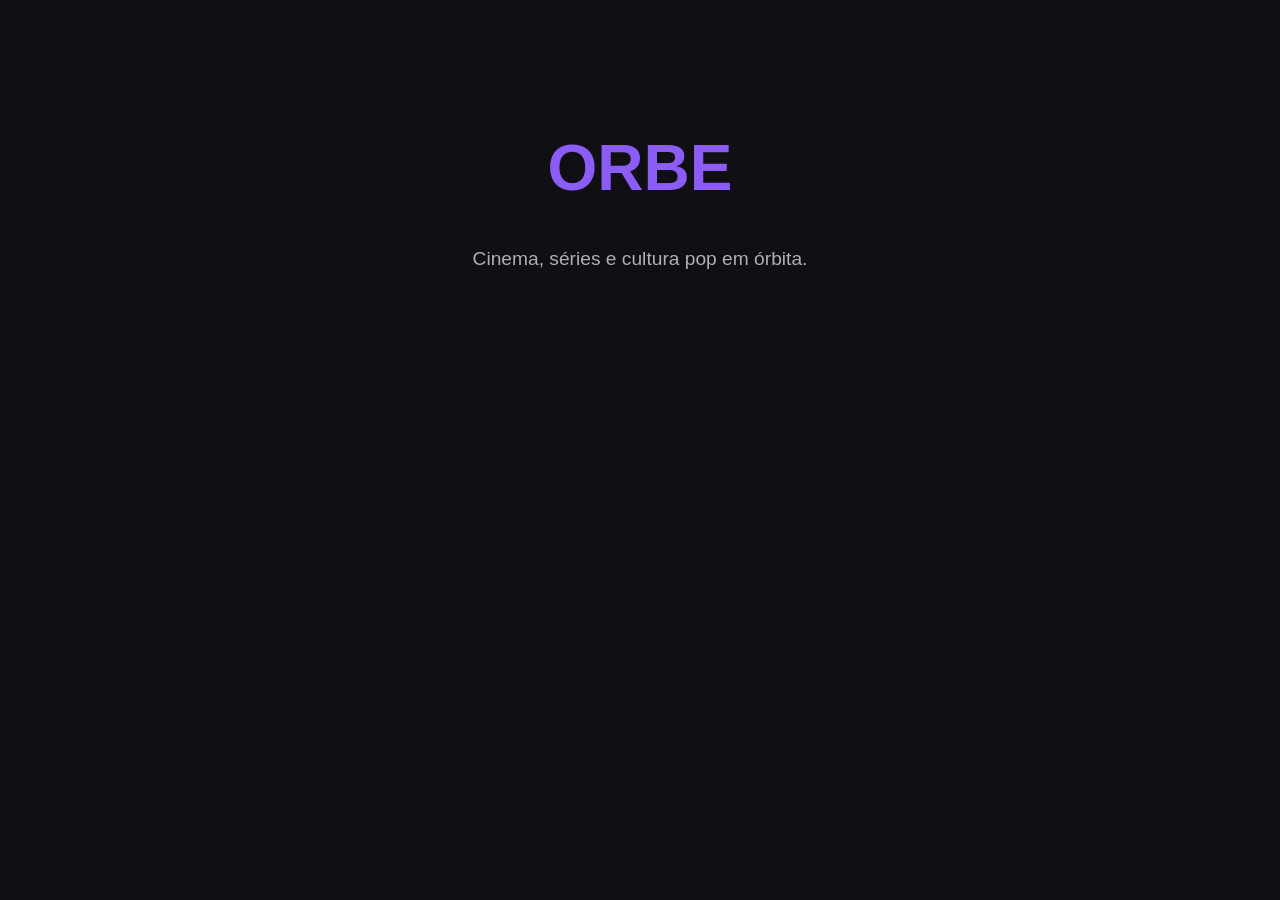
==== index.html @ 537465d3 "Primeira versão do ORBE" ====
<!DOCTYPE html>
<html lang="pt-BR">
<head>
<meta charset="UTF-8">
<meta name="viewport" content="width=device-width, initial-scale=1.0">
<title>ORBE</title>

<style>
body{
    background:#0f0f14;
    color:white;
    font-family:Arial,sans-serif;
    text-align:center;
    padding:80px;
}

h1{
    color:#8b5cf6;
    font-size:4rem;
}

p{
    color:#b0b0b0;
    font-size:1.2rem;
}
</style>

</head>
<body>

<h1>ORBE</h1>

<p>
Cinema, séries e cultura pop em órbita.
</p>

</body>
</html>
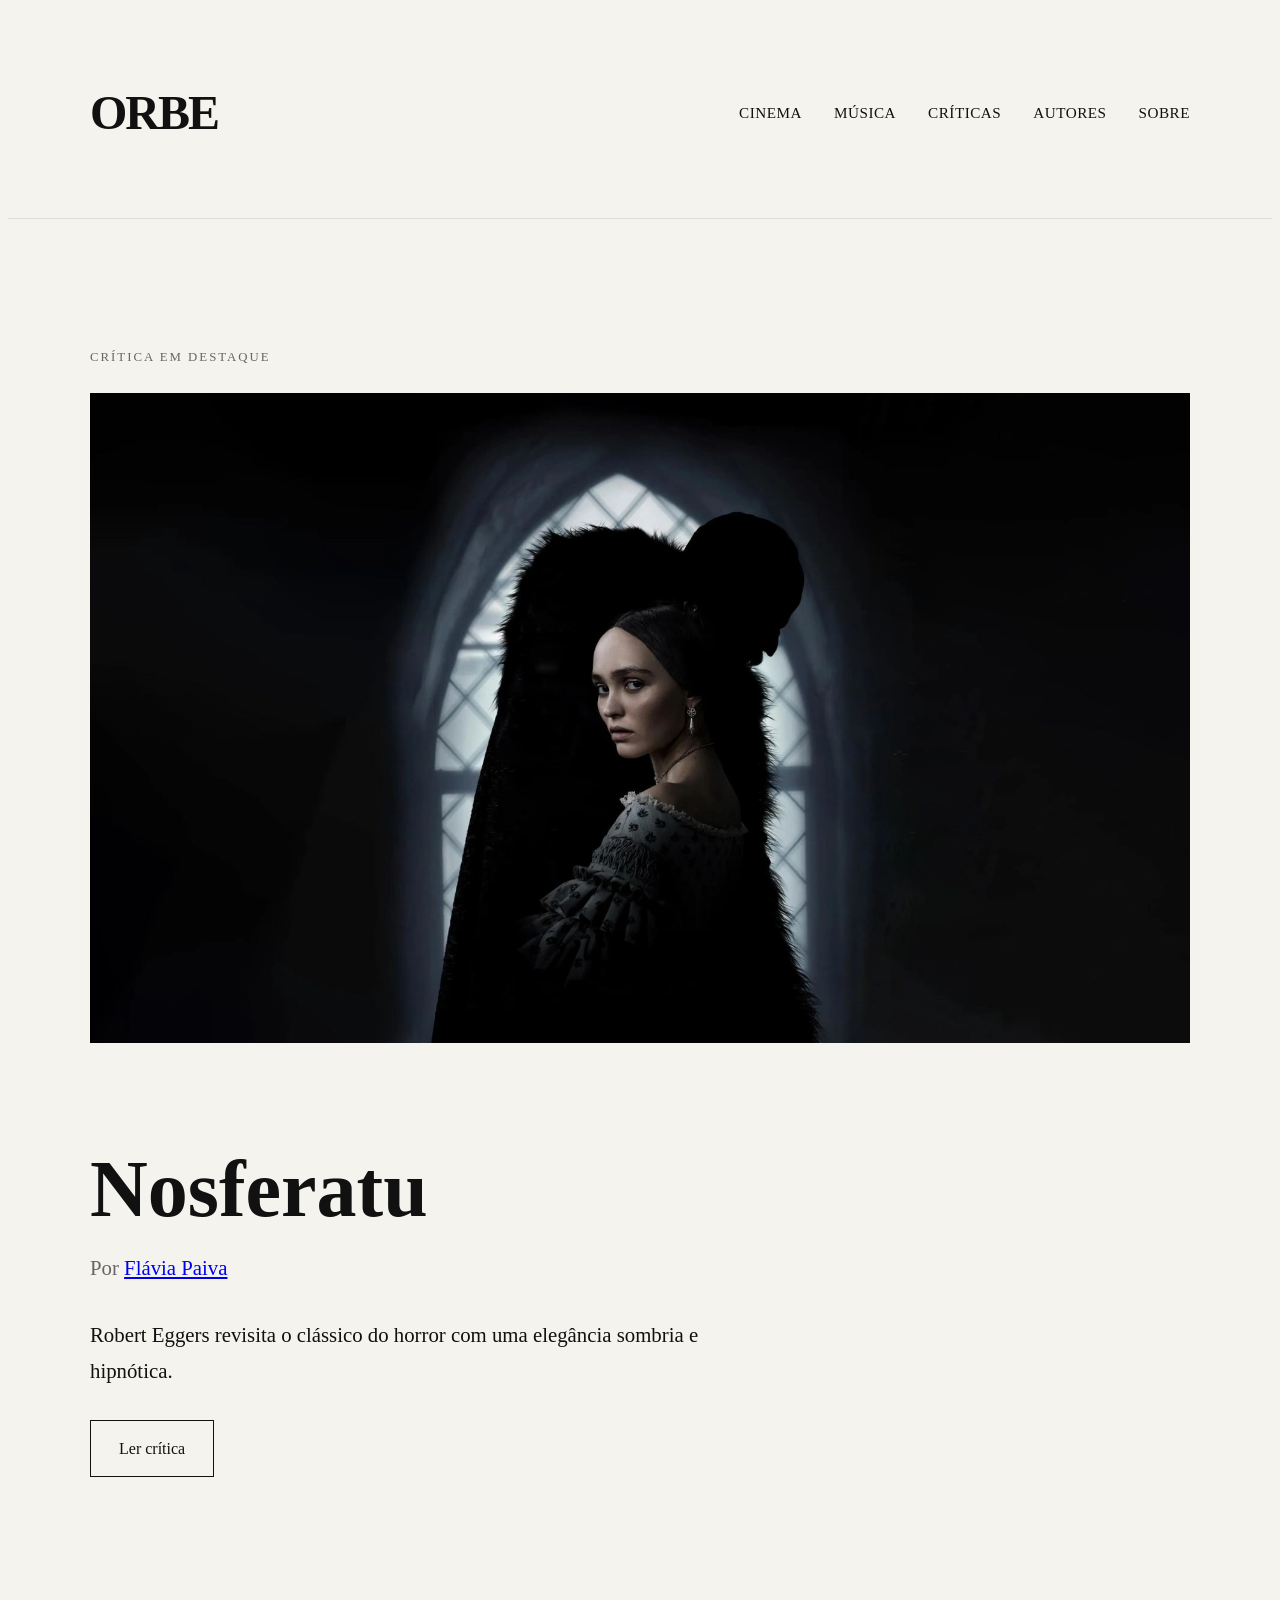
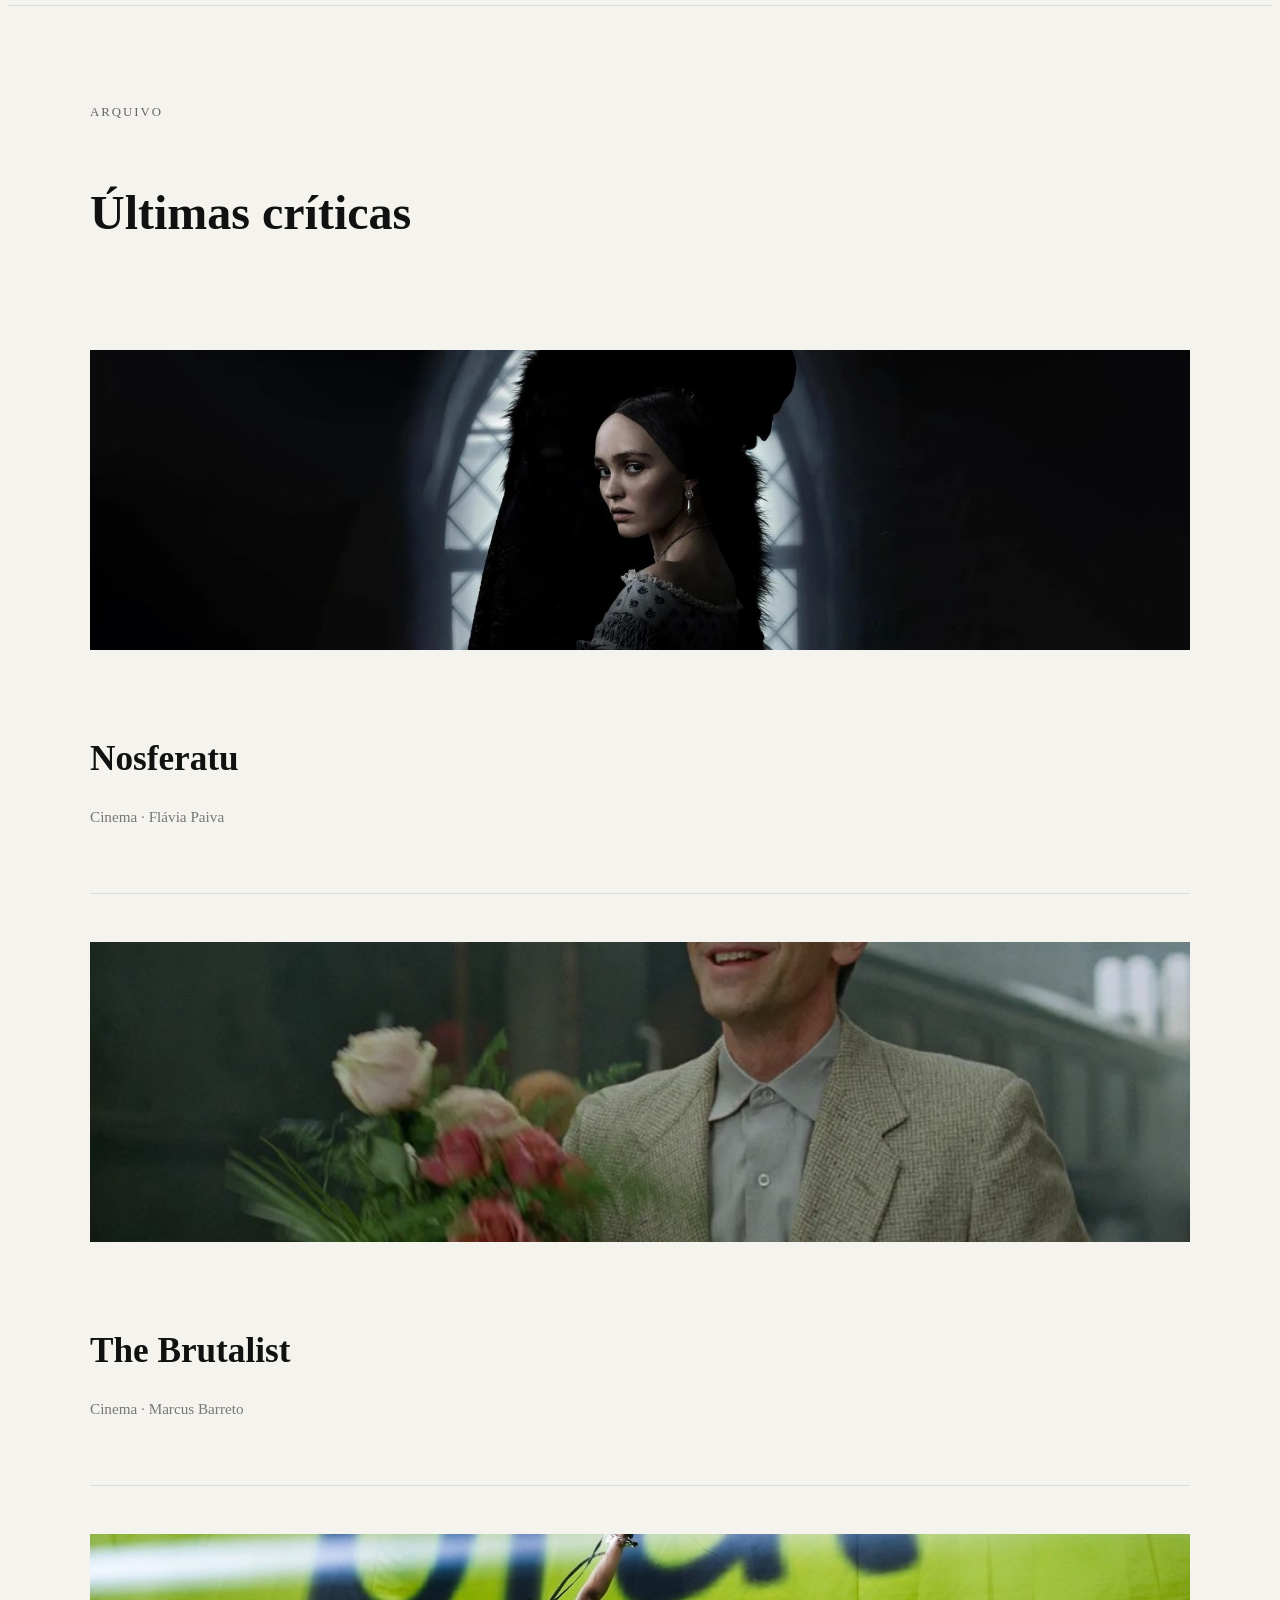
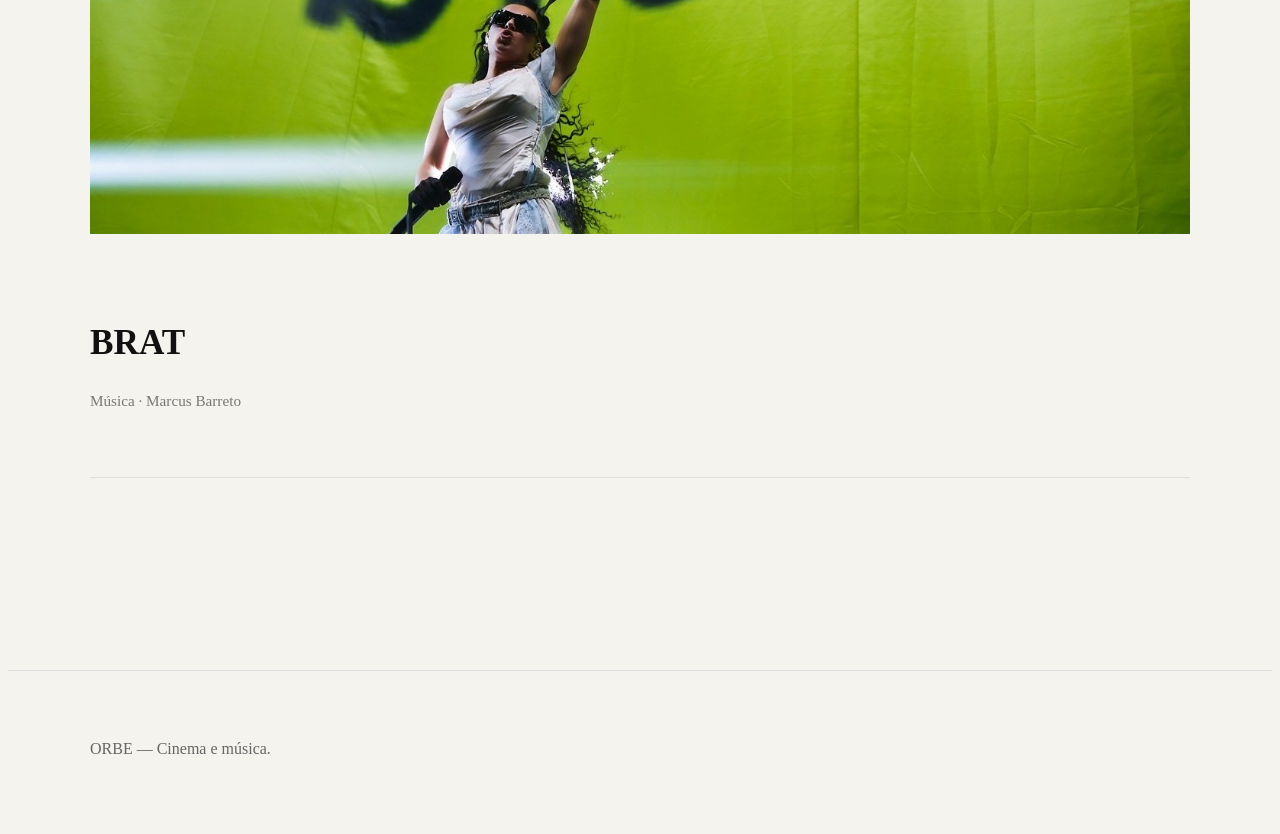
==== commit 6f7b6c1e: "Instala Decap CMS" ====
--- a/index.html
+++ b/index.html
@@ -1,38 +1,155 @@
 <!DOCTYPE html>
 <html lang="pt-BR">
+
 <head>
-<meta charset="UTF-8">
-<meta name="viewport" content="width=device-width, initial-scale=1.0">
-<title>ORBE</title>
+    <meta charset="UTF-8">
+    <meta name="viewport" content="width=device-width, initial-scale=1.0">
+    <title>ORBE</title>
+    <link rel="stylesheet" href="style.css">
+</head>
 
-<style>
-body{
-    background:#0f0f14;
-    color:white;
-    font-family:Arial,sans-serif;
-    text-align:center;
-    padding:80px;
-}
-
-h1{
-    color:#8b5cf6;
-    font-size:4rem;
-}
-
-p{
-    color:#b0b0b0;
-    font-size:1.2rem;
-}
-</style>
-
-</head>
 <body>
 
-<h1>ORBE</h1>
+    <header>
+        <div class="container">
 
-<p>
-Cinema, séries e cultura pop em órbita.
-</p>
+            <h1 class="logo">
+                <a href="index.html">ORBE</a>
+            </h1>
+
+            <nav>
+                <a href="cinema.html">Cinema</a>
+                <a href="musica.html">Música</a>
+                <a href="criticas.html">Críticas</a>
+                <a href="autores.html">Autores</a>
+                <a href="sobre.html">Sobre</a>
+            </nav>
+
+        </div>
+    </header>
+
+    <main>
+
+        <section class="hero">
+
+            <div class="container">
+
+                <span class="label">
+                    CRÍTICA EM DESTAQUE
+                </span>
+
+                <img
+                    src="imagens/nosferatu.jpg"
+                    alt="Nosferatu"
+                    class="hero-image">
+
+                <h2>Nosferatu</h2>
+
+                <p class="hero-author">
+                    Por
+                    <a href="autores/flavia-paiva.html">
+                        Flávia Paiva
+                    </a>
+                </p>
+
+                <p>
+                    Robert Eggers revisita o clássico do horror com uma elegância sombria e hipnótica.
+                </p>
+
+                <a href="criticas/nosferatu.html" class="button">
+                    Ler crítica
+                </a>
+
+            </div>
+
+        </section>
+
+        <section class="reviews">
+
+            <div class="container">
+
+                <span class="label">
+                    ARQUIVO
+                </span>
+
+                <h3>Últimas críticas</h3>
+
+                <div class="reviews-grid">
+
+                    <article class="review-item">
+
+                        <img
+                            src="imagens/nosferatu.jpg"
+                            alt="Nosferatu"
+                            class="review-thumb">
+
+                        <h4>
+                            <a href="criticas/nosferatu.html">
+                                Nosferatu
+                            </a>
+                        </h4>
+
+                        <p class="review-author">
+                            Cinema · Flávia Paiva
+                        </p>
+
+                    </article>
+
+                    <article class="review-item">
+
+                        <img
+                            src="imagens/the-brutalist.jpg"
+                            alt="The Brutalist"
+                            class="review-thumb">
+
+                        <h4>
+                            <a href="criticas/the-brutalist.html">
+                                The Brutalist
+                            </a>
+                        </h4>
+
+                        <p class="review-author">
+                            Cinema · Marcus Barreto
+                        </p>
+
+                    </article>
+
+                    <article class="review-item">
+
+                        <img
+                            src="imagens/brat.jpeg"
+                            alt="BRAT"
+                            class="review-thumb">
+
+                        <h4>
+                            <a href="criticas/brat.html">
+                                BRAT
+                            </a>
+                        </h4>
+
+                        <p class="review-author">
+                            Música · Marcus Barreto
+                        </p>
+
+                    </article>
+
+                </div>
+
+            </div>
+
+        </section>
+
+    </main>
+
+    <footer>
+
+        <div class="container">
+            <p>ORBE — Cinema e música.</p>
+        </div>
+
+    </footer>
 
 </body>
-</html>+
+</html>
+
--- a/style.css
+++ b/style.css
@@ -0,0 +1,267 @@
+```css
+*{
+    margin:0;
+    padding:0;
+    box-sizing:border-box;
+}
+
+body{
+    font-family:Georgia, serif;
+    background:#f5f3ee;
+    color:#111;
+    line-height:1.7;
+}
+
+.container{
+    width:min(1100px,90%);
+    margin:auto;
+}
+
+/* HEADER */
+
+header{
+    border-bottom:1px solid #ddd;
+    padding:2rem 0;
+}
+
+header .container{
+    display:flex;
+    justify-content:space-between;
+    align-items:center;
+}
+
+.logo{
+    font-size:3rem;
+    font-weight:bold;
+    letter-spacing:-2px;
+}
+
+.logo a{
+    color:#111;
+    text-decoration:none;
+}
+
+nav{
+    display:flex;
+    gap:2rem;
+}
+
+nav a{
+    color:#111;
+    text-decoration:none;
+    text-transform:uppercase;
+    font-size:.95rem;
+    letter-spacing:.5px;
+}
+
+nav a:hover{
+    opacity:.7;
+}
+
+/* HERO */
+
+.hero{
+    padding:8rem 0;
+}
+
+.label{
+    display:block;
+    margin-bottom:1.5rem;
+    font-size:.8rem;
+    letter-spacing:2px;
+    color:#666;
+    text-transform:uppercase;
+}
+
+.hero-image{
+    width:100%;
+    height:650px;
+    object-fit:cover;
+    margin-bottom:2rem;
+}
+
+.hero h2{
+    font-size:5rem;
+    line-height:1;
+    margin-bottom:1rem;
+}
+
+.hero-author{
+    color:#666;
+    font-size:1rem;
+    margin-bottom:1.5rem;
+}
+
+.hero p{
+    max-width:650px;
+    font-size:1.3rem;
+    margin-bottom:2rem;
+}
+
+.button{
+    display:inline-block;
+    padding:14px 28px;
+    border:1px solid #111;
+    text-decoration:none;
+    color:#111;
+    transition:.2s;
+}
+
+.button:hover{
+    background:#111;
+    color:#fff;
+}
+
+/* ÚLTIMAS CRÍTICAS */
+
+.reviews{
+    border-top:1px solid #ddd;
+    padding:6rem 0;
+}
+
+.reviews .label{
+    margin-bottom:1rem;
+}
+
+.reviews h3{
+    font-size:3rem;
+    margin-bottom:3rem;
+}
+
+.reviews-grid{
+    display:grid;
+    gap:0;
+}
+
+.review-item{
+    padding:2rem 0;
+    border-bottom:1px solid #ddd;
+}
+
+.review-item h4{
+    font-size:2.2rem;
+    margin-bottom:.5rem;
+}
+
+.review-item h4 a{
+    color:#111;
+    text-decoration:none;
+}
+
+.review-item h4 a:hover{
+    opacity:.7;
+}
+
+.review-author{
+    color:#777;
+    font-size:.95rem;
+}
+
+/* ARTIGOS */
+
+.article{
+    padding:6rem 0;
+}
+
+.article-container{
+    max-width:700px;
+}
+
+.article-title{
+    font-size:4rem;
+    line-height:1;
+    margin:1rem 0;
+}
+
+.article-meta{
+    color:#666;
+    font-size:.95rem;
+    margin-bottom:3rem;
+}
+
+.article-meta a{
+    color:#111;
+    text-decoration:none;
+    border-bottom:1px solid #111;
+}
+
+.article p{
+    font-size:1.25rem;
+    margin-bottom:2rem;
+}
+
+/* AUTORES */
+
+.author-list{
+    margin-top:2rem;
+}
+
+.author-list li{
+    margin-bottom:1rem;
+}
+
+.author-list a{
+    color:#111;
+    text-decoration:none;
+    border-bottom:1px solid #111;
+}
+
+/* FOOTER */
+
+footer{
+    border-top:1px solid #ddd;
+    margin-top:6rem;
+    padding:3rem 0;
+    color:#666;
+}
+
+/* MOBILE */
+
+@media(max-width:768px){
+
+    header .container{
+        flex-direction:column;
+        gap:1.5rem;
+    }
+
+    nav{
+        gap:1rem;
+        flex-wrap:wrap;
+        justify-content:center;
+    }
+
+    .hero{
+        padding:4rem 0;
+    }
+
+    .hero-image{
+        height:300px;
+    }
+
+    .hero h2{
+        font-size:3rem;
+    }
+
+    .reviews h3{
+        font-size:2.2rem;
+    }
+
+    .review-item h4{
+        font-size:1.6rem;
+    }
+
+    .article-title{
+        font-size:3rem;
+    }
+}
+
+.review-thumb{
+    width:100%;
+    height:300px;
+    object-fit:cover;
+    margin-bottom:1.5rem;
+}
+
+.review-item{
+    padding:3rem 0;
+}
